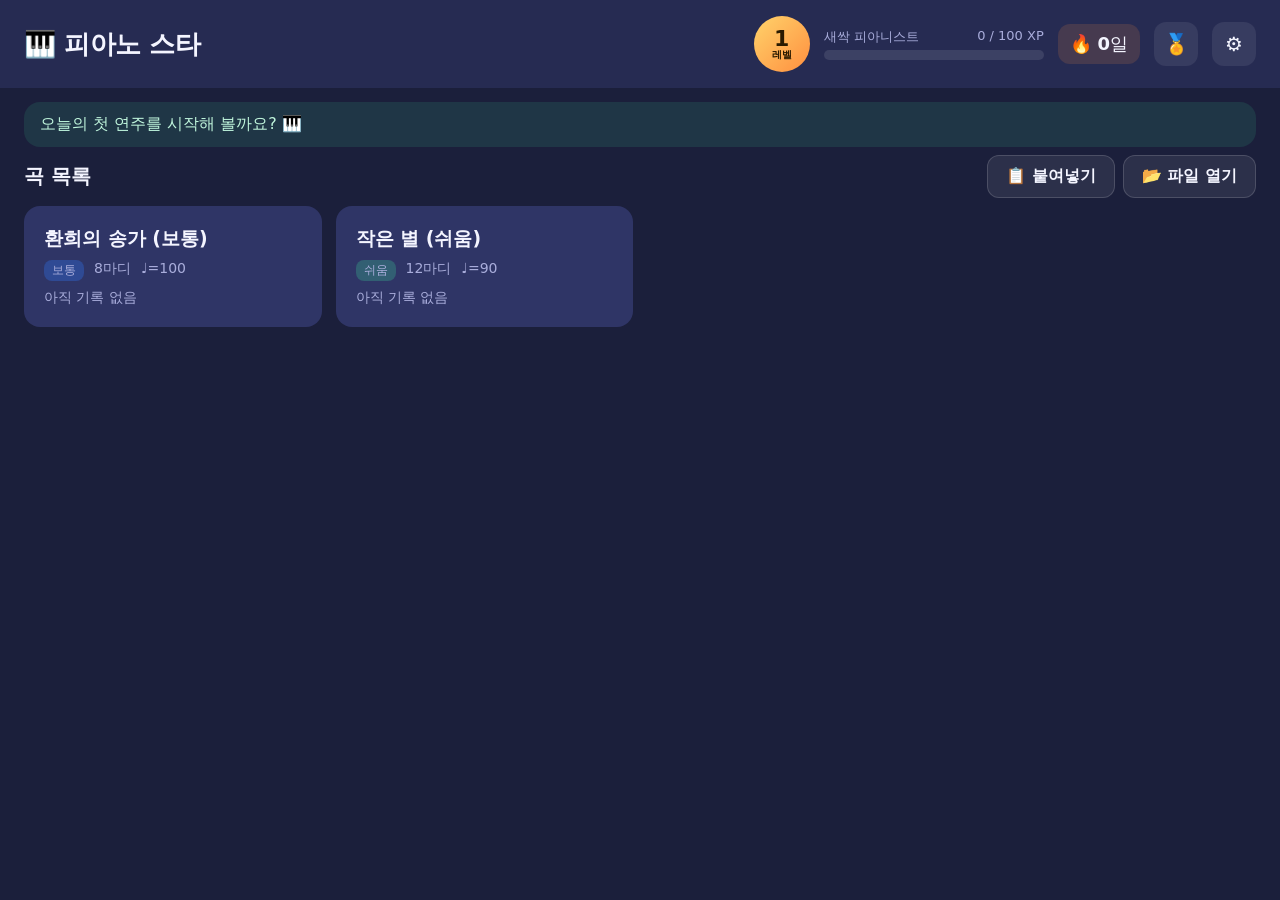
==== app/index.html @ 678473bb "피아노 스타: 마이크 채점 피아노 연습 앱 + 악보 변환 도구 - app/: PWA (OSMD 악보 표시, 마이크 온셋/배음 분석 판정, 리듬/연습 모드, 점수·레벨·배지) - d" ====
<!DOCTYPE html>
<html lang="ko">
<head>
  <meta charset="UTF-8" />
  <meta name="viewport" content="width=device-width, initial-scale=1, maximum-scale=1, user-scalable=no" />
  <meta name="theme-color" content="#1b1f3b" />
  <title>피아노 스타</title>
  <link rel="manifest" href="manifest.webmanifest" />
  <link rel="icon" href="icons/icon.svg" type="image/svg+xml" />
  <link rel="stylesheet" href="css/style.css" />
</head>
<body>
  <!-- ===== 홈 ===== -->
  <section id="home" class="screen active">
    <header class="home-head">
      <div class="logo">🎹 피아노 스타</div>
      <div class="profile">
        <div class="level-badge"><span id="lvNum">1</span><small>레벨</small></div>
        <div class="xp-wrap">
          <div class="xp-label"><span id="lvTitle">새싹 피아니스트</span><span id="xpText">0 / 100 XP</span></div>
          <div class="xp-bar"><div id="xpFill"></div></div>
        </div>
        <div class="streak" title="연속 연습일">🔥 <b id="streakNum">0</b>일</div>
        <button class="icon-btn" id="btnBadges" title="배지">🏅</button>
        <button class="icon-btn" id="btnSettings" title="설정">⚙️</button>
      </div>
    </header>
    <div class="daily" id="dailyMsg"></div>
    <div class="song-toolbar">
      <h2>곡 목록</h2>
      <div class="toolbar-btns">
        <button class="btn ghost" id="btnPaste">📋 붙여넣기</button>
        <label class="btn ghost">📂 파일 열기<input type="file" id="fileInput" hidden /></label>
      </div>
    </div>
    <div id="songList" class="song-list"></div>
  </section>

  <!-- ===== 연주 ===== -->
  <section id="play" class="screen">
    <header class="play-head">
      <button class="icon-btn" id="btnBack" title="목록">←</button>
      <div class="song-title" id="playTitle"></div>
      <div class="seg" id="modeSeg">
        <button data-mode="rhythm" class="on" title="정해진 템포로 연주">🎵 리듬</button>
        <button data-mode="wait" title="맞게 칠 때까지 기다려줘요">🐢 연습</button>
      </div>
      <div class="tempo">
        <span>속도</span>
        <input type="range" id="tempoPct" min="50" max="120" step="5" value="100" />
        <b id="tempoText">100%</b>
      </div>
      <label class="toggle" title="메트로놈"><input type="checkbox" id="metroOn" /> 🥁</label>
      <button class="btn ghost" id="btnPreview">🎧 미리 듣기</button>
      <button class="btn primary" id="btnStart">▶ 시작</button>
    </header>
    <div class="hud">
      <div class="hud-score"><small>점수</small><b id="hudScore">0</b></div>
      <div class="hud-counts">
        <span class="c-blue">🔵 <b id="cntBlue">0</b></span>
        <span class="c-yellow">🟡 <b id="cntYellow">0</b></span>
        <span class="c-red">🔴 <b id="cntRed">0</b></span>
      </div>
      <div class="hud-combo" id="hudCombo"></div>
      <div class="mic-meter" title="마이크 입력"><div id="micLevel"></div></div>
    </div>
    <div class="score-wrap" id="scoreWrap">
      <div id="osmd"></div>
      <div class="judge-pop" id="judgePop"></div>
      <div class="countdown" id="countdown"></div>
    </div>
    <div class="wait-bar" id="waitBar">
      <span id="waitHint">이 음을 쳐 보세요</span>
      <button class="btn ghost small" id="btnSkip">건너뛰기 ⏭</button>
    </div>
  </section>

  <!-- ===== 결과 ===== -->
  <section id="result" class="screen">
    <div class="result-card">
      <div class="grade" id="resGrade">S</div>
      <div class="res-score"><b id="resScore">0</b><small>점</small></div>
      <div class="res-msg" id="resMsg"></div>
      <div class="res-grid">
        <div class="c-blue">🔵 정확<b id="resBlue">0</b></div>
        <div class="c-yellow">🟡 아쉬움<b id="resYellow">0</b></div>
        <div class="c-red">🔴 미스<b id="resRed">0</b></div>
        <div>⚡ 최대 콤보<b id="resCombo">0</b></div>
      </div>
      <div class="heat-title">마디별 정확도 <small>(빨간 마디를 연습해 보세요)</small></div>
      <div class="heatmap" id="resHeat"></div>
      <div class="res-xp" id="resXp"></div>
      <div class="res-badges" id="resBadges"></div>
      <div class="res-actions">
        <button class="btn ghost" id="btnResList">곡 목록</button>
        <button class="btn primary" id="btnResRetry">🔁 다시 하기</button>
      </div>
    </div>
  </section>

  <!-- ===== 설정 ===== -->
  <div class="modal" id="settingsModal">
    <div class="modal-card">
      <h3>⚙️ 설정</h3>
      <div class="set-row">
        <label>마이크 감도</label>
        <input type="range" id="setSens" min="1" max="10" step="1" />
        <b id="setSensText"></b>
      </div>
      <div class="set-row">
        <label>판정 너그러움</label>
        <input type="range" id="setLenient" min="1" max="5" step="1" />
        <b id="setLenientText"></b>
      </div>
      <div class="set-row">
        <label>지연 보정</label>
        <input type="range" id="setLatency" min="0" max="400" step="10" />
        <b id="setLatencyText"></b>
      </div>
      <div class="calib">
        <button class="btn ghost" id="btnCalib">🎯 자동 보정</button>
        <span id="calibMsg">"딱" 소리에 맞춰 <b>가온 도(C4)</b>를 8번 치세요.</span>
      </div>
      <div class="calib">
        <button class="btn ghost" id="btnMicTest">🎤 마이크 테스트</button>
        <span id="micTestMsg">피아노를 쳐 보세요</span>
      </div>
      <div class="modal-actions">
        <button class="btn ghost danger" id="btnReset">기록 초기화</button>
        <button class="btn primary" id="btnCloseSettings">닫기</button>
      </div>
    </div>
  </div>

  <!-- ===== 배지 ===== -->
  <div class="modal" id="badgeModal">
    <div class="modal-card">
      <h3>🏅 내 배지</h3>
      <div class="badge-grid" id="badgeGrid"></div>
      <div class="modal-actions"><button class="btn primary" id="btnCloseBadges">닫기</button></div>
    </div>
  </div>

  <!-- ===== 붙여넣기 ===== -->
  <div class="modal" id="pasteModal">
    <div class="modal-card">
      <h3>📋 MusicXML 붙여넣기</h3>
      <p class="hint">Claude 악보 플레이어에서 <b>"MusicXML 복사"</b>를 누른 뒤, 아래 칸을 길게 눌러 붙여넣으세요.</p>
      <textarea id="pasteText" placeholder="&lt;?xml ... &lt;score-partwise ..."></textarea>
      <div class="modal-actions">
        <button class="btn ghost" id="btnPasteCancel">취소</button>
        <button class="btn primary" id="btnPasteOk">곡 추가</button>
      </div>
    </div>
  </div>

  <div class="toast" id="toast"></div>

  <script src="vendor/opensheetmusicdisplay.min.js"></script>
  <script type="module" src="js/app.js"></script>
</body>
</html>
---- app/css/style.css ----
:root {
  --bg: #1b1f3b; --bg2: #262b52; --card: #2f3566; --ink: #f4f5ff; --mute: #a9addb;
  --blue: #2f7bff; --yellow: #ffc21a; --red: #ff4d5e; --green: #3ddc97; --accent: #ff7ac6;
  --radius: 16px;
}
* { box-sizing: border-box; -webkit-tap-highlight-color: transparent; }
html, body { margin: 0; height: 100%; background: var(--bg); color: var(--ink);
  font-family: "Pretendard", "Noto Sans KR", system-ui, sans-serif; overscroll-behavior: none; }
button { font: inherit; color: inherit; cursor: pointer; }
.screen { display: none; height: 100%; flex-direction: column; }
.screen.active { display: flex; }

.btn { border: 0; border-radius: 12px; padding: 10px 18px; font-weight: 700; background: var(--card); white-space: nowrap; }
.btn.primary { background: linear-gradient(135deg, #ff7ac6, #8b6bff); }
.btn.ghost { background: rgba(255,255,255,.08); border: 1px solid rgba(255,255,255,.15); }
.btn.small { padding: 6px 12px; font-size: 14px; }
.btn.danger { color: #ff9aa4; }
.btn:active { transform: scale(.97); }
.icon-btn { border: 0; background: rgba(255,255,255,.08); border-radius: 12px; width: 44px; height: 44px; font-size: 20px; }

/* ---------- home ---------- */
.home-head { display: flex; align-items: center; justify-content: space-between; padding: 16px 24px; background: var(--bg2); gap: 16px; }
.logo { font-size: 26px; font-weight: 900; letter-spacing: -.5px; }
.profile { display: flex; align-items: center; gap: 14px; }
.level-badge { width: 56px; height: 56px; border-radius: 50%; background: linear-gradient(135deg, #ffd36b, #ff8f3f);
  display: flex; flex-direction: column; align-items: center; justify-content: center; color: #2a1a00; font-weight: 900; font-size: 22px; line-height: 1; }
.level-badge small { font-size: 10px; }
.xp-wrap { width: 220px; }
.xp-label { display: flex; justify-content: space-between; font-size: 13px; color: var(--mute); margin-bottom: 4px; }
.xp-bar { height: 10px; border-radius: 6px; background: rgba(255,255,255,.1); overflow: hidden; }
#xpFill { height: 100%; width: 0; background: linear-gradient(90deg, #ffd36b, #ff7ac6); transition: width .8s; }
.streak { font-size: 18px; background: rgba(255,140,60,.15); padding: 8px 12px; border-radius: 12px; }
.daily { margin: 14px 24px 0; padding: 12px 16px; border-radius: var(--radius); background: rgba(61,220,151,.12); color: #bff5dc; }
.daily:empty { display: none; }
.song-toolbar { display: flex; justify-content: space-between; align-items: center; padding: 8px 24px; }
.song-toolbar h2 { margin: 8px 0; font-size: 20px; }
.song-list { flex: 1; overflow: auto; padding: 0 24px 24px; display: grid; grid-template-columns: repeat(auto-fill, minmax(260px, 1fr)); gap: 14px; align-content: start; }
.song-card { background: var(--card); border-radius: var(--radius); padding: 18px; display: flex; flex-direction: column; gap: 8px; border: 2px solid transparent; }
.song-card:active { border-color: var(--accent); }
.song-card h3 { margin: 0; font-size: 19px; }
.song-meta { color: var(--mute); font-size: 14px; display: flex; gap: 10px; flex-wrap: wrap; }
.lv-tag { font-size: 12px; padding: 2px 8px; border-radius: 8px; background: rgba(255,255,255,.12); }
.lv-쉬움 { background: rgba(61,220,151,.25); } .lv-보통 { background: rgba(47,123,255,.3); } .lv-원곡, .lv-어려움 { background: rgba(255,77,94,.3); }
.best { display: flex; align-items: center; gap: 8px; font-size: 14px; }
.best .g { font-weight: 900; font-size: 22px; }
.song-card .del { align-self: flex-end; font-size: 12px; color: var(--mute); background: none; border: 0; }

/* ---------- play ---------- */
.play-head { display: flex; align-items: center; gap: 12px; padding: 10px 16px; background: var(--bg2); flex-wrap: wrap; }
.song-title { font-weight: 800; font-size: 18px; flex: 1; min-width: 120px; overflow: hidden; text-overflow: ellipsis; white-space: nowrap; }
.seg { display: flex; background: rgba(255,255,255,.08); border-radius: 12px; padding: 3px; }
.seg button { border: 0; background: none; padding: 8px 12px; border-radius: 10px; font-weight: 700; color: var(--mute); }
.seg button.on { background: var(--card); color: var(--ink); }
.tempo { display: flex; align-items: center; gap: 6px; font-size: 14px; color: var(--mute); }
.tempo input { width: 110px; }
.tempo b { color: var(--ink); width: 44px; }
.toggle { font-size: 20px; display: flex; align-items: center; gap: 4px; }
.toggle input { width: 20px; height: 20px; }

.hud { display: flex; align-items: center; gap: 24px; padding: 8px 20px; }
.hud-score { display: flex; align-items: baseline; gap: 6px; } .hud-score small { color: var(--mute); }
.hud-score b { font-size: 28px; font-variant-numeric: tabular-nums; }
.hud-counts { display: flex; gap: 14px; font-size: 16px; }
.hud-combo { flex: 1; text-align: center; font-weight: 900; font-size: 22px; color: var(--yellow); min-height: 30px; }
.hud-combo.pulse { animation: pulse .25s; }
@keyframes pulse { 50% { transform: scale(1.25); } }
.mic-meter { width: 90px; height: 10px; background: rgba(255,255,255,.1); border-radius: 6px; overflow: hidden; }
#micLevel { height: 100%; width: 0; background: var(--green); transition: width .05s; }

.score-wrap { flex: 1; overflow: auto; background: #fffdf7; position: relative; margin: 0 12px 12px; border-radius: var(--radius); }
#osmd { padding: 8px 4px; }
.judge-pop { position: fixed; top: 40%; left: 50%; transform: translate(-50%, -50%); font-size: 64px; font-weight: 900;
  pointer-events: none; opacity: 0; text-shadow: 0 4px 16px rgba(0,0,0,.35); }
.judge-pop.show { animation: pop .6s ease-out; }
@keyframes pop { 0% { opacity: 0; transform: translate(-50%, -30%) scale(.6); } 20% { opacity: 1; transform: translate(-50%, -50%) scale(1.1); } 100% { opacity: 0; transform: translate(-50%, -80%) scale(1); } }
.countdown { position: fixed; inset: 0; display: none; align-items: center; justify-content: center; font-size: 160px; font-weight: 900;
  color: var(--accent); background: rgba(27,31,59,.35); pointer-events: none; }
.countdown.show { display: flex; }
.wait-bar { display: none; align-items: center; justify-content: center; gap: 16px; padding: 0 0 12px; color: var(--mute); }
.wait-bar.show { display: flex; }
.c-blue b, .c-blue { color: #7fb0ff; } .c-yellow b, .c-yellow { color: var(--yellow); } .c-red b, .c-red { color: #ff8a95; }

/* ---------- result ---------- */
#result { align-items: center; justify-content: center; overflow: auto; }
.result-card { background: var(--bg2); border-radius: 24px; padding: 28px 40px; width: min(720px, 94vw); text-align: center; margin: 16px; }
.grade { font-size: 110px; font-weight: 900; line-height: 1; background: linear-gradient(135deg, #ffd36b, #ff7ac6, #8b6bff);
  -webkit-background-clip: text; background-clip: text; color: transparent; animation: gradeIn .8s cubic-bezier(.2,1.6,.4,1); }
@keyframes gradeIn { from { transform: scale(0) rotate(-20deg); } }
.res-score b { font-size: 48px; } .res-score small { font-size: 20px; color: var(--mute); }
.res-msg { margin: 6px 0 16px; font-size: 18px; color: #ffe3f3; }
.res-grid { display: grid; grid-template-columns: repeat(4, 1fr); gap: 10px; }
.res-grid > div { background: var(--card); border-radius: 12px; padding: 10px; font-size: 14px; display: flex; flex-direction: column; gap: 4px; }
.res-grid b { font-size: 26px; color: var(--ink); }
.heat-title { margin: 18px 0 8px; font-weight: 700; } .heat-title small { color: var(--mute); font-weight: 400; }
.heatmap { display: flex; flex-wrap: wrap; gap: 4px; justify-content: center; }
.heatmap span { width: 34px; height: 30px; border-radius: 6px; font-size: 11px; display: flex; align-items: center; justify-content: center; color: #111; font-weight: 700; }
.res-xp { margin-top: 16px; font-weight: 700; color: #ffd36b; }
.res-badges { display: flex; gap: 10px; justify-content: center; flex-wrap: wrap; margin-top: 10px; }
.res-badges .nb { background: rgba(255,211,107,.15); border: 1px solid #ffd36b; border-radius: 12px; padding: 6px 12px; animation: gradeIn .8s; }
.res-actions { display: flex; gap: 12px; justify-content: center; margin-top: 20px; }

/* ---------- modal ---------- */
.modal { position: fixed; inset: 0; background: rgba(0,0,0,.55); display: none; align-items: center; justify-content: center; z-index: 10; }
.modal.show { display: flex; }
.modal-card { background: var(--bg2); border-radius: 20px; padding: 24px 28px; width: min(620px, 94vw); max-height: 90vh; overflow: auto; }
.modal-card h3 { margin-top: 0; }
.set-row { display: grid; grid-template-columns: 130px 1fr 90px; align-items: center; gap: 12px; margin: 14px 0; }
.set-row b { text-align: right; }
.calib { display: flex; align-items: center; gap: 12px; margin: 12px 0; color: var(--mute); font-size: 14px; }
.modal-actions { display: flex; justify-content: space-between; margin-top: 20px; }
.badge-grid { display: grid; grid-template-columns: repeat(auto-fill, minmax(150px, 1fr)); gap: 10px; }
.badge { background: var(--card); border-radius: 14px; padding: 12px; text-align: center; font-size: 13px; color: var(--mute); }
.badge .ic { font-size: 34px; display: block; filter: grayscale(1); opacity: .35; }
.badge.got { color: var(--ink); border: 1px solid #ffd36b; } .badge.got .ic { filter: none; opacity: 1; }
.badge b { display: block; color: var(--ink); margin: 4px 0 2px; }

.toast { position: fixed; bottom: 24px; left: 50%; transform: translateX(-50%); background: #000c; padding: 12px 20px; border-radius: 12px;
  opacity: 0; transition: opacity .3s; pointer-events: none; z-index: 20; }
.toast.show { opacity: 1; }

/* 악보 위 현재 음표 강조 */
#osmd svg .vf-stavenote.current path { fill: #ff2fa0 !important; stroke: #ff2fa0 !important; }

.toolbar-btns { display: flex; gap: 8px; }
.hint { color: var(--mute); font-size: 14px; }
#pasteText { width: 100%; height: 220px; border-radius: 12px; background: #11142a; color: var(--ink); border: 1px solid rgba(255,255,255,.15);
  padding: 10px; font-family: Consolas, monospace; font-size: 12px; resize: vertical; }
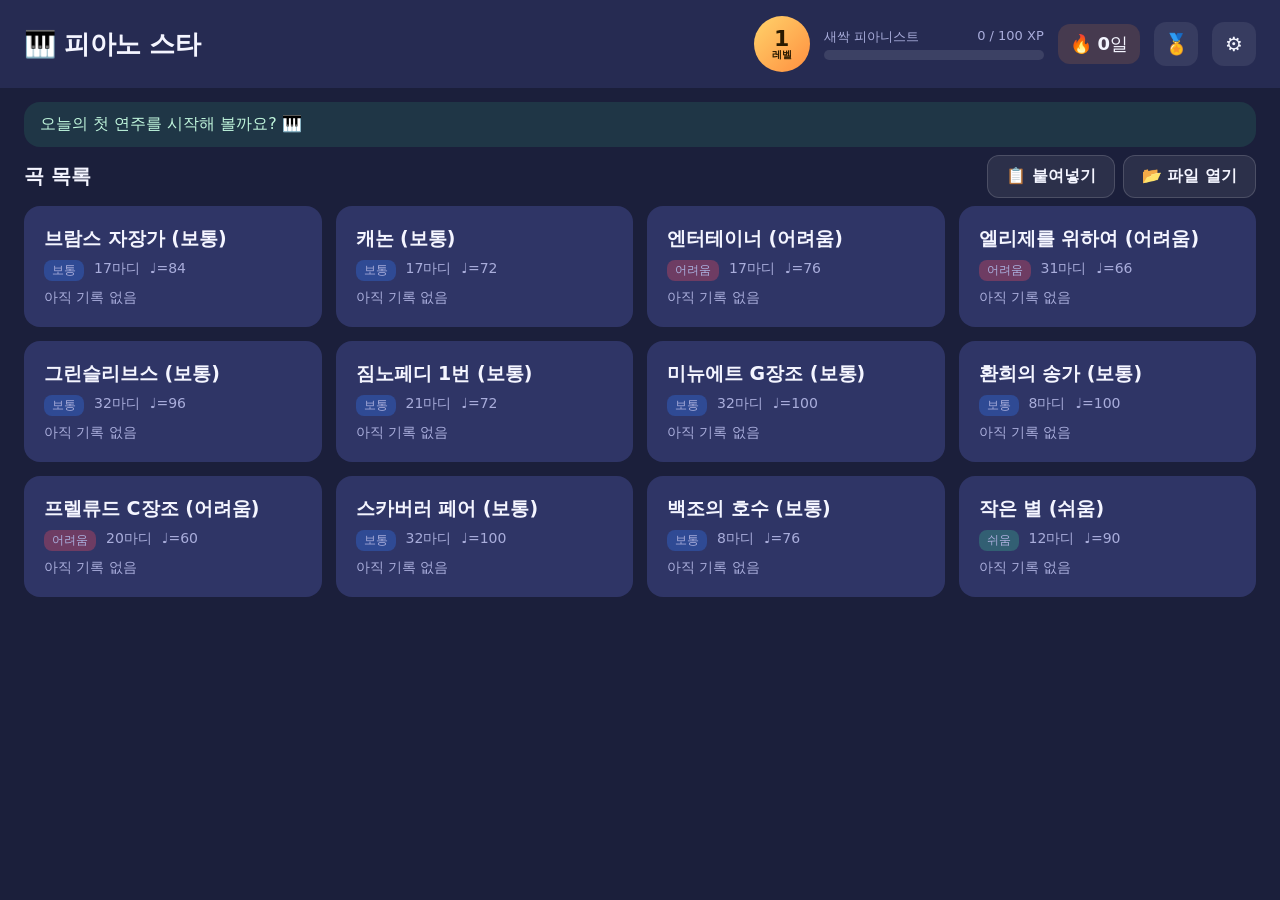
==== commit d3a07d30: "마이크 인식 개선, 첫 음으로 시작, 판정 표시 위치 변경, 연습곡 10곡 추가 - 온셋 감지를 배경 소음 기준으로 적응형으로 바꿔 작은 입력에서도 인식 (작은 소리 0/14 → " ====
--- a/app/index.html
+++ b/app/index.html
@@ -61,13 +61,12 @@
         <span class="c-yellow">🟡 <b id="cntYellow">0</b></span>
         <span class="c-red">🔴 <b id="cntRed">0</b></span>
       </div>
+      <div class="judge-pop" id="judgePop"></div>
       <div class="hud-combo" id="hudCombo"></div>
       <div class="mic-meter" title="마이크 입력"><div id="micLevel"></div></div>
     </div>
     <div class="score-wrap" id="scoreWrap">
       <div id="osmd"></div>
-      <div class="judge-pop" id="judgePop"></div>
-      <div class="countdown" id="countdown"></div>
     </div>
     <div class="wait-bar" id="waitBar">
       <span id="waitHint">이 음을 쳐 보세요</span>
--- a/app/css/style.css
+++ b/app/css/style.css
@@ -69,13 +69,10 @@
 
 .score-wrap { flex: 1; overflow: auto; background: #fffdf7; position: relative; margin: 0 12px 12px; border-radius: var(--radius); }
 #osmd { padding: 8px 4px; }
-.judge-pop { position: fixed; top: 40%; left: 50%; transform: translate(-50%, -50%); font-size: 64px; font-weight: 900;
-  pointer-events: none; opacity: 0; text-shadow: 0 4px 16px rgba(0,0,0,.35); }
-.judge-pop.show { animation: pop .6s ease-out; }
-@keyframes pop { 0% { opacity: 0; transform: translate(-50%, -30%) scale(.6); } 20% { opacity: 1; transform: translate(-50%, -50%) scale(1.1); } 100% { opacity: 0; transform: translate(-50%, -80%) scale(1); } }
-.countdown { position: fixed; inset: 0; display: none; align-items: center; justify-content: center; font-size: 160px; font-weight: 900;
-  color: var(--accent); background: rgba(27,31,59,.35); pointer-events: none; }
-.countdown.show { display: flex; }
+/* 판정 표시는 악보를 가리지 않도록 위쪽 점수 줄 안에만 */
+.judge-pop { min-width: 96px; text-align: center; font-size: 22px; font-weight: 900; white-space: nowrap; opacity: 0; pointer-events: none; }
+.judge-pop.show { animation: pop .9s ease-out; }
+@keyframes pop { 0% { opacity: 0; } 15% { opacity: 1; } 70% { opacity: 1; } 100% { opacity: 0; } }
 .wait-bar { display: none; align-items: center; justify-content: center; gap: 16px; padding: 0 0 12px; color: var(--mute); }
 .wait-bar.show { display: flex; }
 .c-blue b, .c-blue { color: #7fb0ff; } .c-yellow b, .c-yellow { color: var(--yellow); } .c-red b, .c-red { color: #ff8a95; }
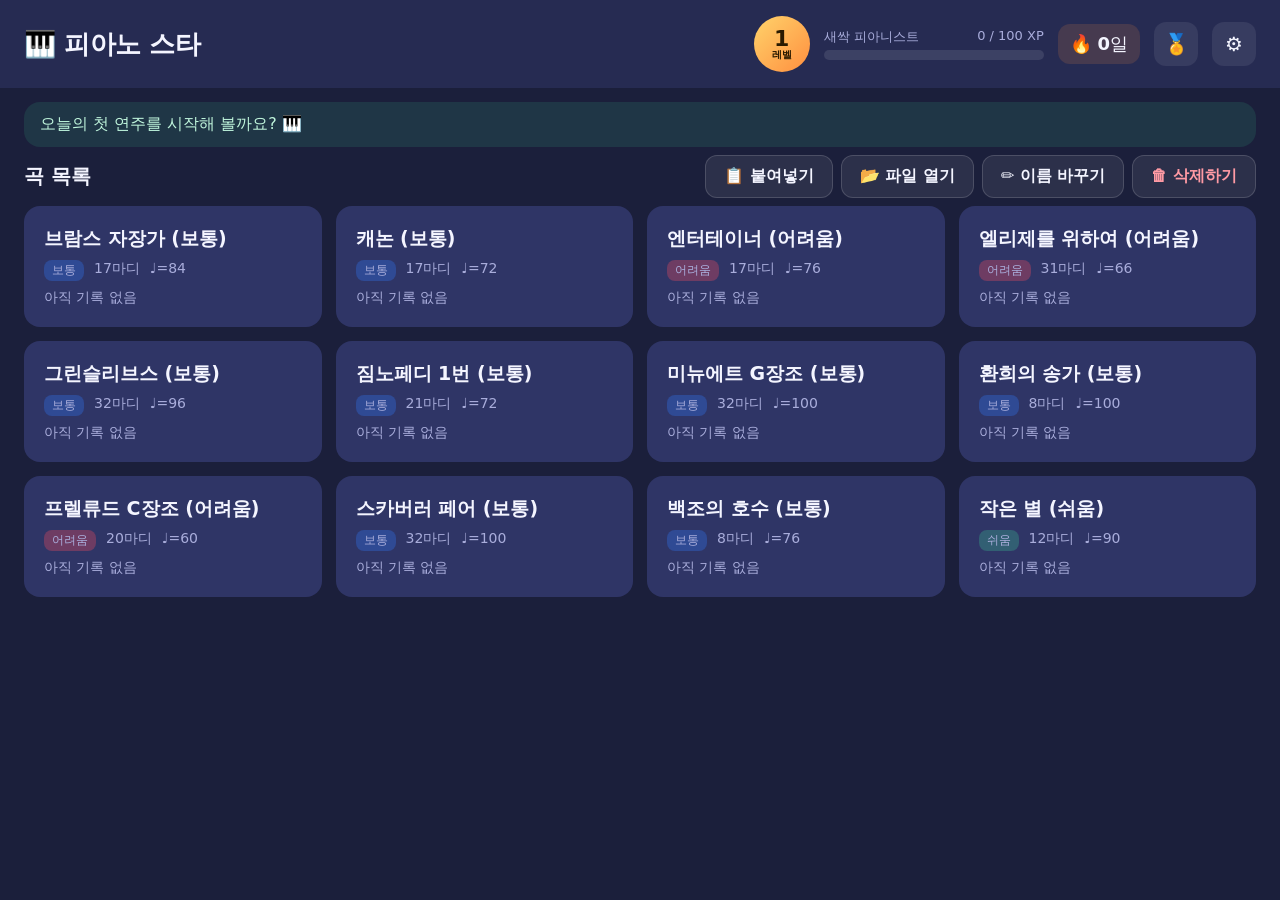
==== commit ba79ce6c: "곡 목록에 삭제하기·이름 바꾸기 추가 - 삭제 모드: 카드를 눌러 확인 후 삭제. 기본 곡은 목록에서 숨기고 '기본 곡 되돌리기'로 복구 - 이름 바꾸기 모드: 기본 곡은 표시 이" ====
--- a/app/index.html
+++ b/app/index.html
@@ -29,8 +29,11 @@
     <div class="song-toolbar">
       <h2>곡 목록</h2>
       <div class="toolbar-btns">
-        <button class="btn ghost" id="btnPaste">📋 붙여넣기</button>
-        <label class="btn ghost">📂 파일 열기<input type="file" id="fileInput" hidden /></label>
+        <button class="btn ghost" id="btnRestore" hidden>↩ 기본 곡 되돌리기</button>
+        <button class="btn ghost add-btn" id="btnPaste">📋 붙여넣기</button>
+        <label class="btn ghost add-btn">📂 파일 열기<input type="file" id="fileInput" hidden /></label>
+        <button class="btn ghost" id="btnRenameMode">✏️ 이름 바꾸기</button>
+        <button class="btn ghost danger" id="btnDelMode">🗑 삭제하기</button>
       </div>
     </div>
     <div id="songList" class="song-list"></div>
@@ -153,6 +156,33 @@
     </div>
   </div>
 
+  <!-- ===== 곡 삭제 확인 ===== -->
+  <div class="modal" id="delModal">
+    <div class="modal-card">
+      <h3>🗑 곡 삭제</h3>
+      <p id="delMsg"></p>
+      <div class="modal-actions">
+        <button class="btn ghost" id="btnDelCancel">취소</button>
+        <button class="btn primary danger-fill" id="btnDelOk">삭제</button>
+      </div>
+    </div>
+  </div>
+
+  <!-- ===== 곡 이름 바꾸기 ===== -->
+  <div class="modal" id="renameModal">
+    <div class="modal-card">
+      <h3>✏️ 곡 이름 바꾸기</h3>
+      <input type="text" id="renameInput" maxlength="60" />
+      <div class="modal-actions">
+        <button class="btn ghost" id="btnRenameCancel">취소</button>
+        <div class="toolbar-btns">
+          <button class="btn ghost" id="btnRenameReset" hidden>↩ 원래 이름</button>
+          <button class="btn primary" id="btnRenameOk">바꾸기</button>
+        </div>
+      </div>
+    </div>
+  </div>
+
   <div class="toast" id="toast"></div>
 
   <script src="vendor/opensheetmusicdisplay.min.js"></script>
--- a/app/css/style.css
+++ b/app/css/style.css
@@ -43,7 +43,18 @@
 .lv-쉬움 { background: rgba(61,220,151,.25); } .lv-보통 { background: rgba(47,123,255,.3); } .lv-원곡, .lv-어려움 { background: rgba(255,77,94,.3); }
 .best { display: flex; align-items: center; gap: 8px; font-size: 14px; }
 .best .g { font-weight: 900; font-size: 22px; }
-.song-card .del { align-self: flex-end; font-size: 12px; color: var(--mute); background: none; border: 0; }
+.song-card { position: relative; }
+.del-mode .song-card { border-color: rgba(255,77,94,.5); animation: wiggle .4s ease-in-out infinite alternate; }
+.del-mode .song-card::after { content: "✕"; position: absolute; top: -8px; right: -8px; width: 30px; height: 30px; border-radius: 50%;
+  background: var(--red); color: #fff; font-weight: 900; display: flex; align-items: center; justify-content: center; }
+@keyframes wiggle { from { transform: rotate(-.4deg); } to { transform: rotate(.4deg); } }
+.del-mode .add-btn, .rename-mode .add-btn { display: none; }
+.rename-mode .song-card { border-color: rgba(255,122,198,.6); }
+.rename-mode .song-card::after { content: "✏️"; position: absolute; top: -8px; right: -8px; width: 30px; height: 30px; border-radius: 50%;
+  background: var(--accent); display: flex; align-items: center; justify-content: center; font-size: 15px; }
+#renameInput { width: 100%; padding: 12px 14px; border-radius: 12px; background: #11142a; color: var(--ink);
+  border: 1px solid rgba(255,255,255,.15); font: inherit; font-size: 18px; }
+.btn.danger-fill { background: var(--red); }
 
 /* ---------- play ---------- */
 .play-head { display: flex; align-items: center; gap: 12px; padding: 10px 16px; background: var(--bg2); flex-wrap: wrap; }
